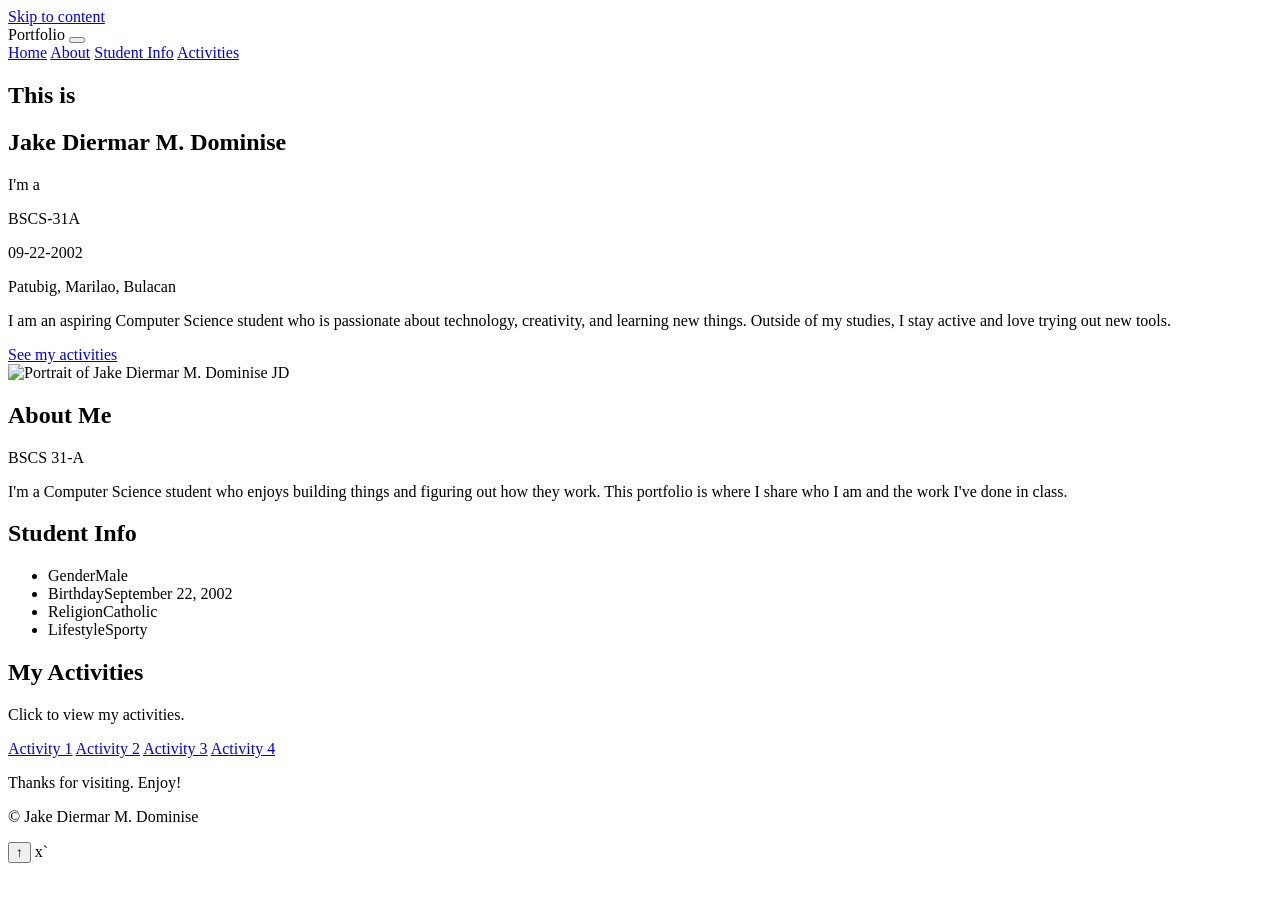
==== index.html @ ccdb4525 "Add files via upload" ====
<!DOCTYPE html>
<html lang="en">
<head>
    <meta charset="UTF-8">
    <meta name="viewport" content="width=device-width, initial-scale=1.0">
    <meta name="description" content="Portfolio of Jake Diermar M. Dominise, BSCS student.">
    <title>Jake Diermar M. Dominise | Portfolio</title>
    <link rel="preconnect" href="https://fonts.googleapis.com">
    <link rel="preconnect" href="https://fonts.gstatic.com" crossorigin>
    <link href="https://fonts.googleapis.com/css2?family=Space+Grotesk:wght@400;500;700&display=swap" rel="stylesheet">
    <link rel="stylesheet" href="style.css">
</head>
<body>
    <a class="skip" href="#main">Skip to content</a>

    <nav class="nav" aria-label="Main">
        <span class="brand">Portfolio</span>
        <button class="menu-btn" id="menuBtn" aria-expanded="false" aria-controls="navLinks" aria-label="Toggle menu">
            <span></span><span></span><span></span>
        </button>
        <div class="links" id="navLinks">
            <a href="#home">Home</a>
            <a href="#about">About</a>
            <a href="#student-info">Student Info</a>
            <a href="#activities">Activities</a>
        </div>
    </nav>

    <main id="main">
        <div class="content" id="home">
            <section class="hero">
                <h2>This is</h2>
                <h1>Jake Diermar M. Dominise</h1>
                <p class="role">I'm a <span id="typed"></span><span class="caret" aria-hidden="true"></span></p>
                <div class="other">
                    <p class="chip">BSCS-31A</p>
                    <p class="chip">09-22-2002</p>
                    <p class="chip">Patubig, Marilao, Bulacan</p>
                </div>
                <p class="intro">
                    I am an aspiring Computer Science student who is passionate about technology, creativity,
                    and learning new things. Outside of my studies, I stay active and love trying out new tools.
                </p>
                <a class="btn" href="#activities">See my activities</a>
            </section>
            <aside>
                <div class="photo" id="photo">
                    <img src="image.jpeg" alt="Portrait of Jake Diermar M. Dominise" class="image" id="photoImg">
                    <span class="initials" aria-hidden="true">JD</span>
                </div>
            </aside>
        </div>

        <div class="panel" id="about">
            <h2>About Me</h2>
            <p class="sub">BSCS 31-A</p>
            <p>
                I'm a Computer Science student who enjoys building things and figuring out how they work.
                This portfolio is where I share who I am and the work I've done in class.
            </p>
        </div>

        <div class="panel" id="student-info">
            <h2>Student Info</h2>
            <ul class="info">
                <li><span>Gender</span>Male</li>
                <li><span>Birthday</span>September 22, 2002</li>
                <li><span>Religion</span>Catholic</li>
                <li><span>Lifestyle</span>Sporty</li>
            </ul>
        </div>

        <div class="panel" id="activities">
            <h2>My Activities</h2>
            <p class="sub">Click to view my activities.</p>
            <div class="cards">
                <a class="card" href="file:///Users/jeanmariedominise/Documents/ativity/Act1/Sample.html" target="_blank" rel="noopener">Activity 1</a>
                <a class="card" href="file:///Users/jeanmariedominise/Documents/ativity/Act2/activity.html" target="_blank" rel="noopener">Activity 2</a>
                <a class="card" href="file:///Users/jeanmariedominise/Documents/ativity/Act3/act.html" target="_blank" rel="noopener">Activity 3</a>
                <a class="card" href="file:///Users/jeanmariedominise/Documents/ativity/Act4/act3.html" target="_blank" rel="noopener">Activity 4</a>
            </div>
        </div>
    </main>

    <footer>
        <p>Thanks for visiting. Enjoy!</p>
        <p class="copy">&copy; <span id="year"></span> Jake Diermar M. Dominise</p>
    </footer>

    <button class="to-top" id="toTop" aria-label="Back to top">&uarr;</button>
    <script src="script.js" defer></script>
</body>
</html>x`
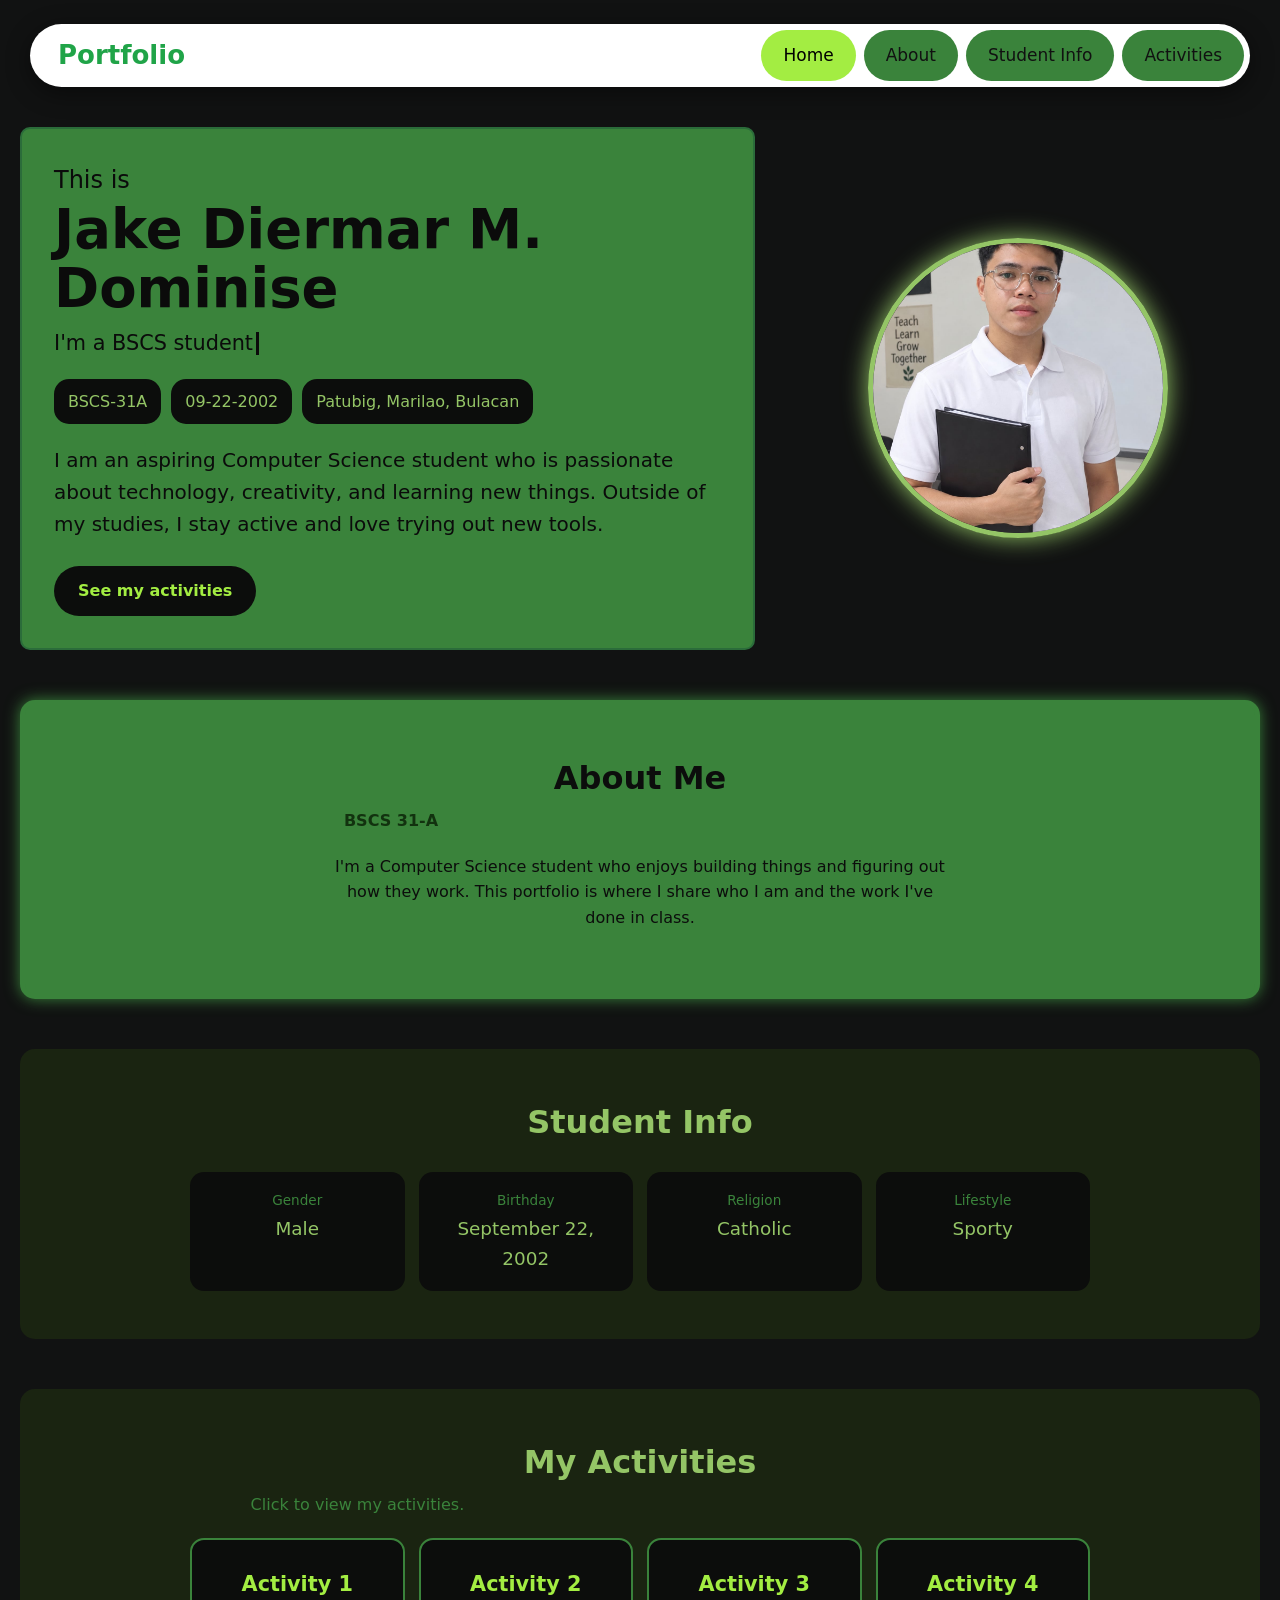
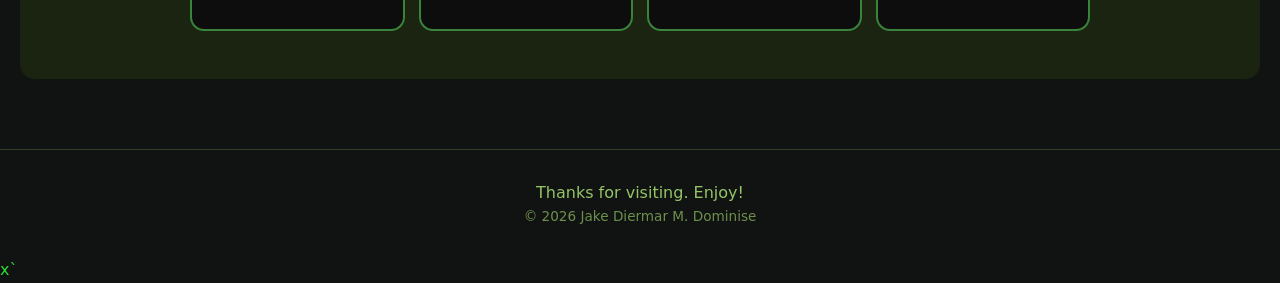
==== commit 2d096623: "Change activity links to relative paths Updated activity links to use relative paths instead of abso" ====
--- a/index.html
+++ b/index.html
@@ -74,10 +74,10 @@
             <h2>My Activities</h2>
             <p class="sub">Click to view my activities.</p>
             <div class="cards">
-                <a class="card" href="file:///Users/jeanmariedominise/Documents/ativity/Act1/Sample.html" target="_blank" rel="noopener">Activity 1</a>
-                <a class="card" href="file:///Users/jeanmariedominise/Documents/ativity/Act2/activity.html" target="_blank" rel="noopener">Activity 2</a>
-                <a class="card" href="file:///Users/jeanmariedominise/Documents/ativity/Act3/act.html" target="_blank" rel="noopener">Activity 3</a>
-                <a class="card" href="file:///Users/jeanmariedominise/Documents/ativity/Act4/act3.html" target="_blank" rel="noopener">Activity 4</a>
+                <a class="card" href="/Documents/ativity/Act1/Sample.html" target="_blank" rel="noopener">Activity 1</a>
+                <a class="card" href="/Documents/ativity/Act2/activity.html" target="_blank" rel="noopener">Activity 2</a>
+                <a class="card" href="/Documents/ativity/Act3/act.html" target="_blank" rel="noopener">Activity 3</a>
+                <a class="card" href="/Documents/ativity/Act4/act3.html" target="_blank" rel="noopener">Activity 4</a>
             </div>
         </div>
     </main>
@@ -90,4 +90,4 @@
     <button class="to-top" id="toTop" aria-label="Back to top">&uarr;</button>
     <script src="script.js" defer></script>
 </body>
-</html>x`+</html>x`
--- a/style.css
+++ b/style.css
@@ -0,0 +1,169 @@
+:root {
+    --bg: #111212;
+    --surface: #1a2411;
+    --green: #3a833b;
+    --green-bright: #a3ed42;
+    --text: #2edc30;
+    --soft: #94c566;
+    --ink: #0c0d0c;
+    --radius: 14px;
+}
+
+* { box-sizing: border-box; }
+html { scroll-behavior: smooth; scroll-padding-top: 110px; }
+
+body {
+    margin: 0;
+    background: var(--bg);
+    color: var(--text);
+    font-family: "Space Grotesk", system-ui, sans-serif;
+    line-height: 1.6;
+}
+
+.skip {
+    position: absolute; left: 12px; top: -60px;
+    background: var(--green-bright); color: #000;
+    padding: 10px 16px; border-radius: 8px; z-index: 100;
+}
+.skip:focus { top: 12px; }
+
+:focus-visible { outline: 3px solid var(--green-bright); outline-offset: 3px; }
+
+/* ---------- Nav ---------- */
+.nav {
+    position: sticky; top: 12px; z-index: 50;
+    display: flex; align-items: center; justify-content: space-between;
+    margin: 24px 30px 40px;
+    padding: 6px 6px 6px 28px;
+    background: #fff;
+    border-radius: 50px;
+    box-shadow: 0 6px 24px rgba(0, 0, 0, .45);
+}
+.brand { font-size: 26px; font-weight: 700; color: rgb(32, 164, 72); }
+.links { display: flex; gap: 8px; }
+.links a {
+    background: var(--green);
+    color: #111;
+    text-decoration: none;
+    padding: 12px 22px;
+    border-radius: 50px;
+    font-size: 17px;
+    transition: background .2s, transform .2s;
+}
+.links a:hover, .links a.active { background: var(--green-bright); color: #000; }
+.links a:hover { transform: translateY(-2px); }
+
+.menu-btn { display: none; background: var(--green); border: 0; border-radius: 50px; padding: 14px 16px; cursor: pointer; }
+.menu-btn span { display: block; width: 22px; height: 2px; background: #111; margin: 4px 0; transition: transform .25s, opacity .25s; }
+.menu-btn[aria-expanded="true"] span:nth-child(1) { transform: translateY(6px) rotate(45deg); }
+.menu-btn[aria-expanded="true"] span:nth-child(2) { opacity: 0; }
+.menu-btn[aria-expanded="true"] span:nth-child(3) { transform: translateY(-6px) rotate(-45deg); }
+
+/* ---------- Hero ---------- */
+.content { display: flex; align-items: center; gap: 20px; margin: 20px 20px 0; }
+.hero {
+    flex: 3;
+    background: var(--green);
+    color: #0b0b0b;
+    border: 2px solid rgb(43, 108, 58);
+    border-radius: 10px;
+    padding: 32px;
+    animation: rise .7s ease-out both;
+}
+.hero h2 { margin: 0; font-weight: 500; }
+.hero h1 { margin: 0 0 8px; font-size: clamp(2rem, 5vw, 3.4rem); line-height: 1.1; }
+.role { font-size: 1.3rem; margin: 0 0 18px; font-weight: 500; }
+.caret { display: inline-block; width: 3px; height: 1.1em; background: #0b0b0b; margin-left: 3px; vertical-align: text-bottom; animation: blink 1s steps(1) infinite; }
+
+.other { display: flex; flex-wrap: wrap; gap: 10px; }
+.chip { margin: 0; background: var(--ink); color: var(--soft); border-radius: 15px; padding: 10px 14px; }
+.intro { font-size: 1.25rem; max-width: 60ch; }
+.btn {
+    display: inline-block; margin-top: 6px;
+    background: var(--ink); color: var(--green-bright);
+    padding: 12px 24px; border-radius: 50px; text-decoration: none; font-weight: 700;
+    transition: transform .2s, box-shadow .2s;
+}
+.btn:hover { transform: translateY(-2px); box-shadow: 0 0 18px rgba(163, 237, 66, .5); }
+
+aside { flex: 2; display: flex; justify-content: center; padding: 20px; }
+.photo { position: relative; width: 300px; height: 300px; max-width: 100%; }
+.image {
+    width: 100%; height: 100%;
+    border-radius: 50%; object-fit: cover;
+    border: 5px solid var(--soft);
+    box-shadow: 0 0 25px var(--soft);
+    position: relative; z-index: 1;
+}
+.initials {
+    position: absolute; inset: 0; display: grid; place-items: center;
+    border-radius: 50%; border: 5px solid var(--soft);
+    font-size: 5rem; font-weight: 700; color: var(--soft);
+    background: var(--surface);
+}
+.photo.has-image .initials { display: none; }
+
+/* ---------- Panels ---------- */
+.panel {
+    margin: 50px 20px 0;
+    padding: 48px 32px;
+    background: var(--surface);
+    border-radius: 15px;
+    text-align: center;
+}
+.panel h2 { margin: 0 0 4px; font-size: 2rem; color: var(--soft); }
+.panel .sub { margin: 0 0 20px; color: var(--green); }
+.panel p { max-width: 60ch; margin-inline: auto; }
+
+#about { background: var(--green); color: var(--ink); border: 5px solid var(--green); box-shadow: 0 0 15px var(--green); }
+#about h2 { color: var(--ink); }
+#about .sub { color: #12320f; font-weight: 700; }
+
+.info {
+    list-style: none; margin: 24px auto 0; padding: 0;
+    display: grid; grid-template-columns: repeat(auto-fit, minmax(200px, 1fr)); gap: 14px; max-width: 900px;
+}
+.info li { background: var(--ink); border-radius: var(--radius); padding: 18px; color: var(--soft); font-size: 1.15rem; }
+.info span { display: block; font-size: .85rem; color: var(--green); margin-bottom: 2px; }
+
+.cards { display: grid; grid-template-columns: repeat(auto-fit, minmax(160px, 1fr)); gap: 14px; max-width: 900px; margin: 0 auto; }
+.card {
+    background: var(--ink); color: var(--green-bright);
+    border: 2px solid var(--green); border-radius: var(--radius);
+    padding: 28px 12px; text-decoration: none; font-size: 1.3rem; font-weight: 700;
+    transition: transform .2s, background .2s, color .2s;
+}
+.card:hover { background: var(--green-bright); color: #000; transform: translateY(-4px); }
+
+/* ---------- Footer & back-to-top ---------- */
+footer { text-align: center; margin-top: 70px; padding: 30px 20px; border-top: 1px solid rgba(148, 197, 102, .25); color: var(--soft); }
+footer p { margin: 0; }
+.copy { font-size: .85rem; opacity: .7; }
+
+.to-top {
+    position: fixed; right: 20px; bottom: 20px;
+    width: 46px; height: 46px; border-radius: 50%; border: 0;
+    background: var(--green-bright); color: #000; font-size: 1.3rem; cursor: pointer;
+    opacity: 0; pointer-events: none; transform: translateY(10px);
+    transition: opacity .25s, transform .25s;
+}
+.to-top.show { opacity: 1; pointer-events: auto; transform: none; }
+
+@keyframes rise { from { opacity: 0; transform: translateY(18px); } }
+@keyframes blink { 50% { opacity: 0; } }
+
+/* ---------- Responsive ---------- */
+@media (max-width: 820px) {
+    .nav { flex-wrap: wrap; margin: 16px 14px 30px; border-radius: 28px; padding: 6px 6px 6px 20px; }
+    .menu-btn { display: block; }
+    .links { display: none; flex-direction: column; width: 100%; padding: 10px 6px 6px; }
+    .links.open { display: flex; }
+    .links a { text-align: center; }
+    .content { flex-direction: column-reverse; margin: 0 14px; }
+    .panel { margin: 40px 14px 0; padding: 36px 20px; }
+}
+
+@media (prefers-reduced-motion: reduce) {
+    html { scroll-behavior: auto; }
+    * { animation: none !important; transition: none !important; }
+}
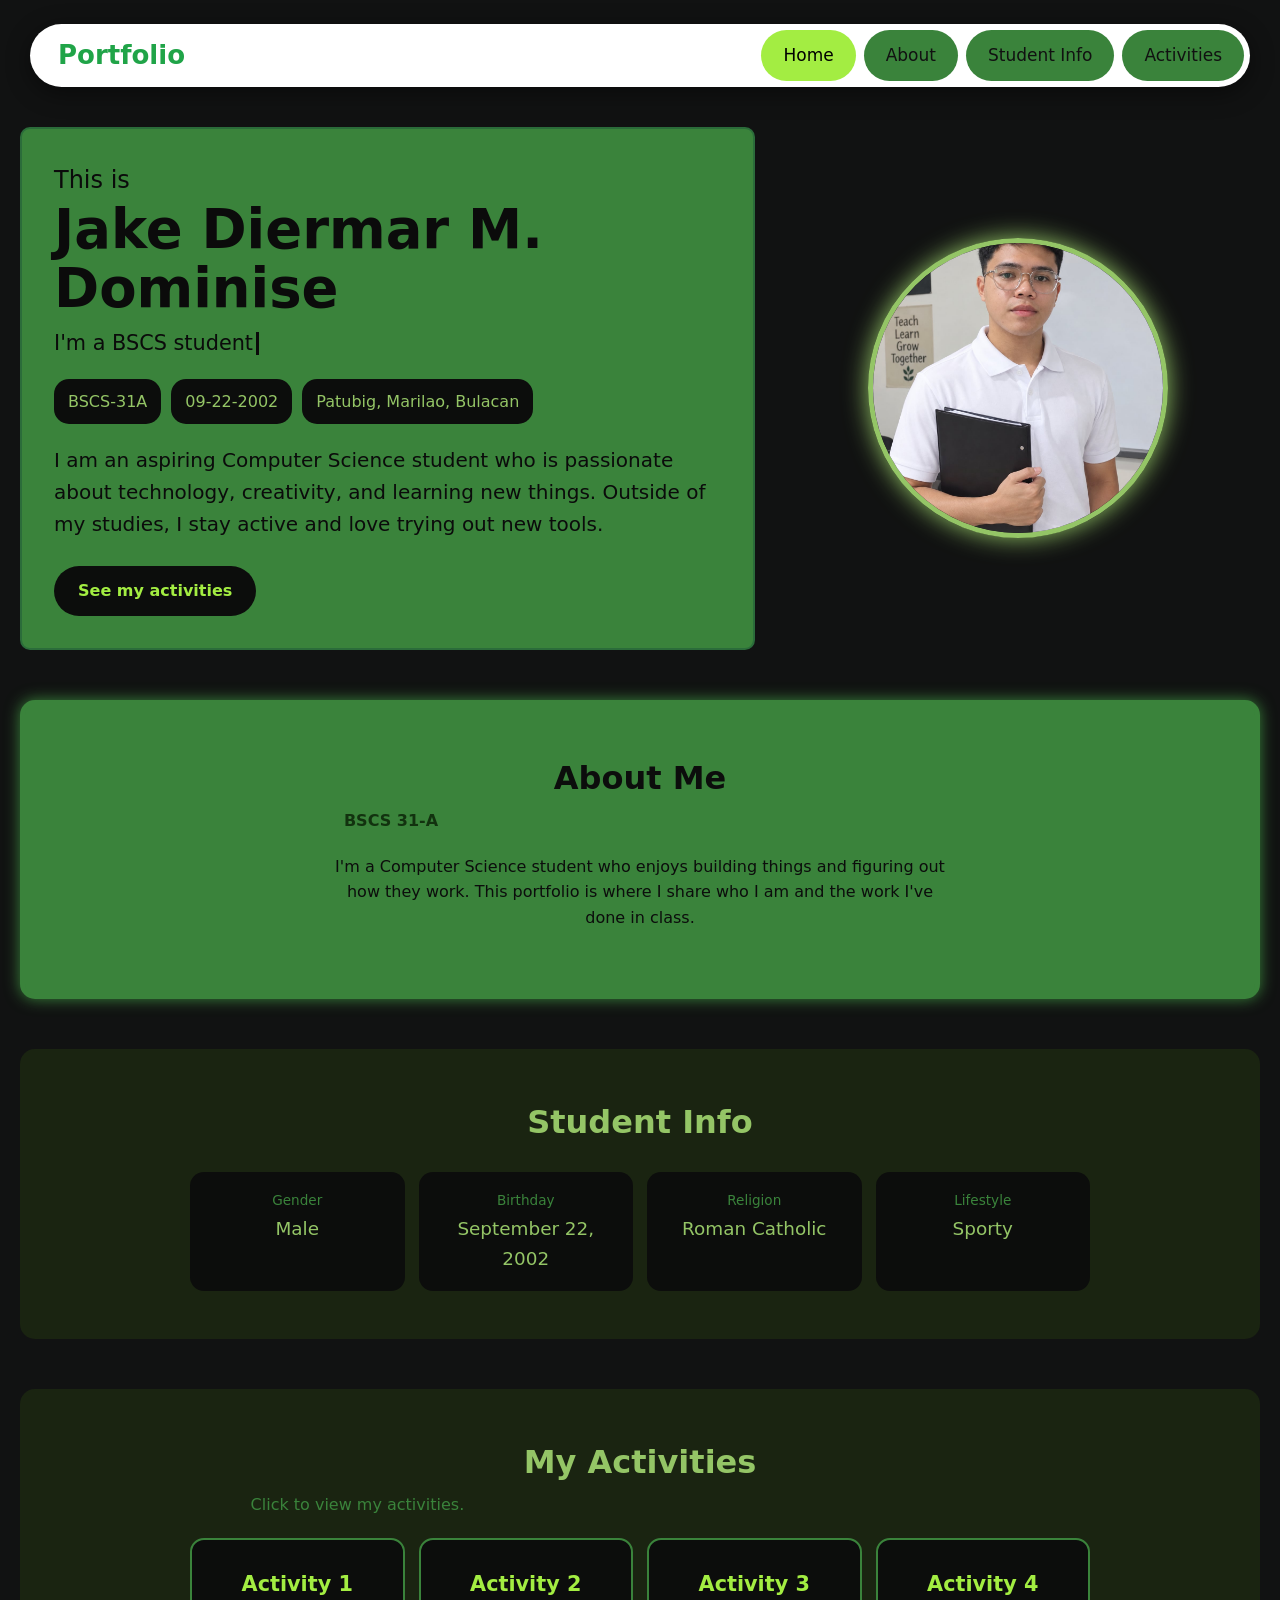
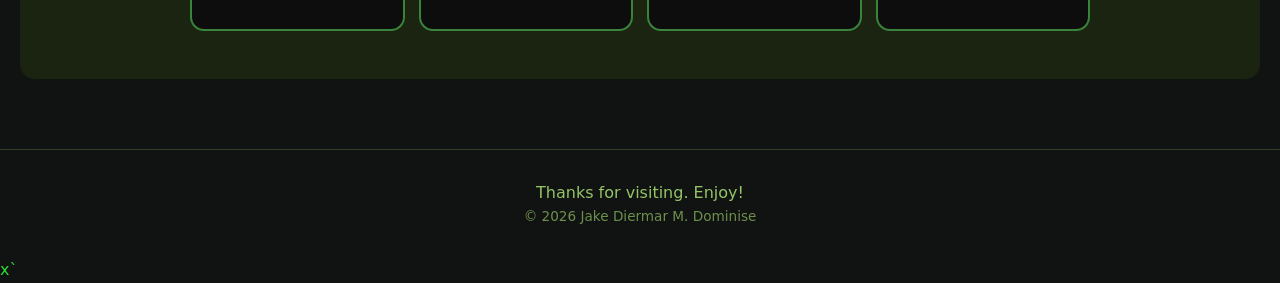
==== commit 1df1e5c2: "Update index.html" ====
--- a/index.html
+++ b/index.html
@@ -65,7 +65,7 @@
             <ul class="info">
                 <li><span>Gender</span>Male</li>
                 <li><span>Birthday</span>September 22, 2002</li>
-                <li><span>Religion</span>Catholic</li>
+                <li><span>Religion</span>Roman Catholic</li>
                 <li><span>Lifestyle</span>Sporty</li>
             </ul>
         </div>
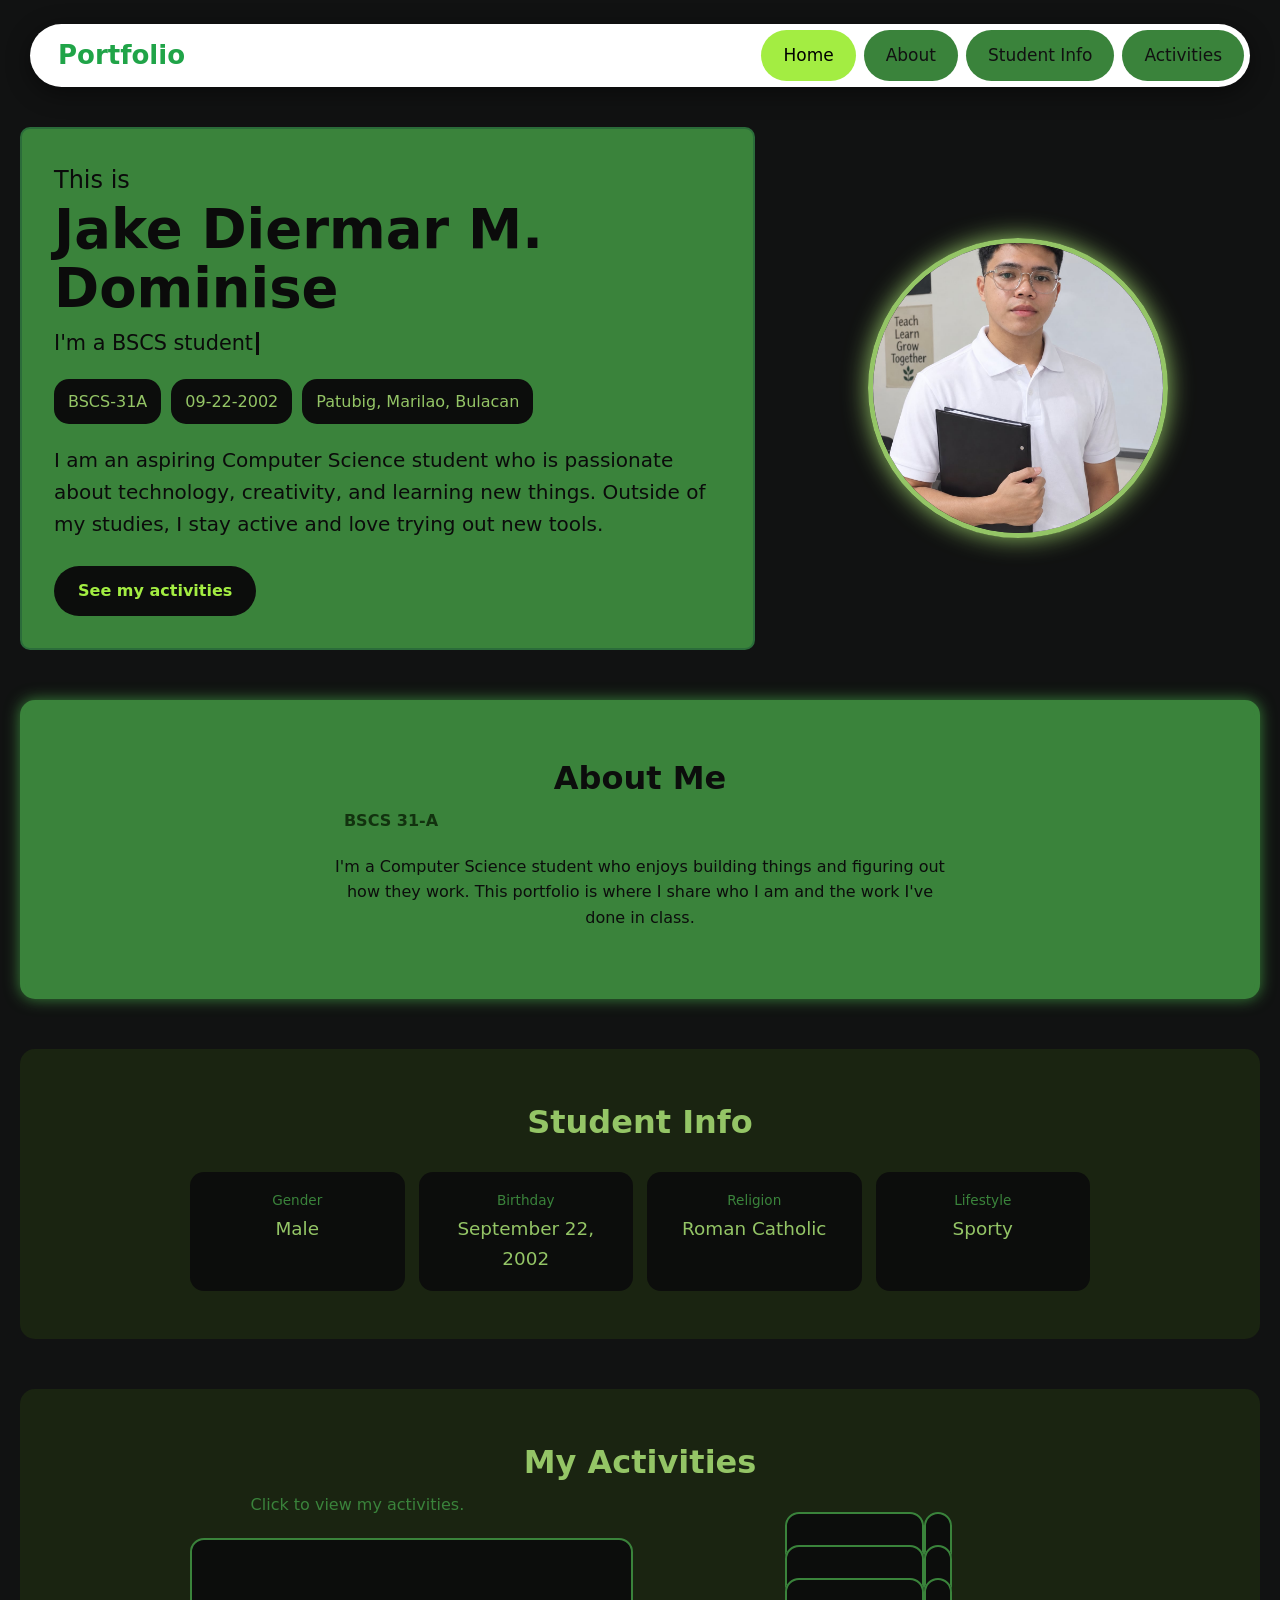
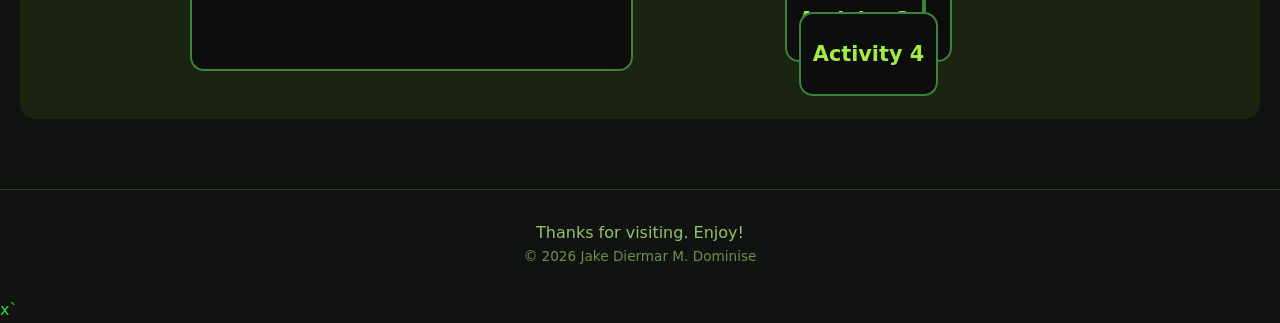
==== commit e7038fad: "Update index.html" ====
--- a/index.html
+++ b/index.html
@@ -74,10 +74,10 @@
             <h2>My Activities</h2>
             <p class="sub">Click to view my activities.</p>
             <div class="cards">
-                <a class="card" href="/Documents/ativity/Act1/Sample.html" target="_blank" rel="noopener">Activity 1</a>
-                <a class="card" href="/Documents/ativity/Act2/activity.html" target="_blank" rel="noopener">Activity 2</a>
-                <a class="card" href="/Documents/ativity/Act3/act.html" target="_blank" rel="noopener">Activity 3</a>
-                <a class="card" href="/Documents/ativity/Act4/act3.html" target="_blank" rel="noopener">Activity 4</a>
+                <a class="card" href="./Documents/ativity/Act1/Sample.html" target="_blank" rel="noopener"><div class= "num">Activity 1</a>
+                <a class="card" href="./Documents/ativity/Act2/activity.html" target="_blank" rel="noopener"><div class= "num">Activity 2</a>
+                <a class="card" href="./Documents/ativity/Act3/act.html" target="_blank" rel="noopener"><div class= "num">Activity 3</a>
+                <a class="card" href="./Documents/ativity/Act4/act3.html" target="_blank" rel="noopener"><div class= "num">Activity 4</a>
             </div>
         </div>
     </main>
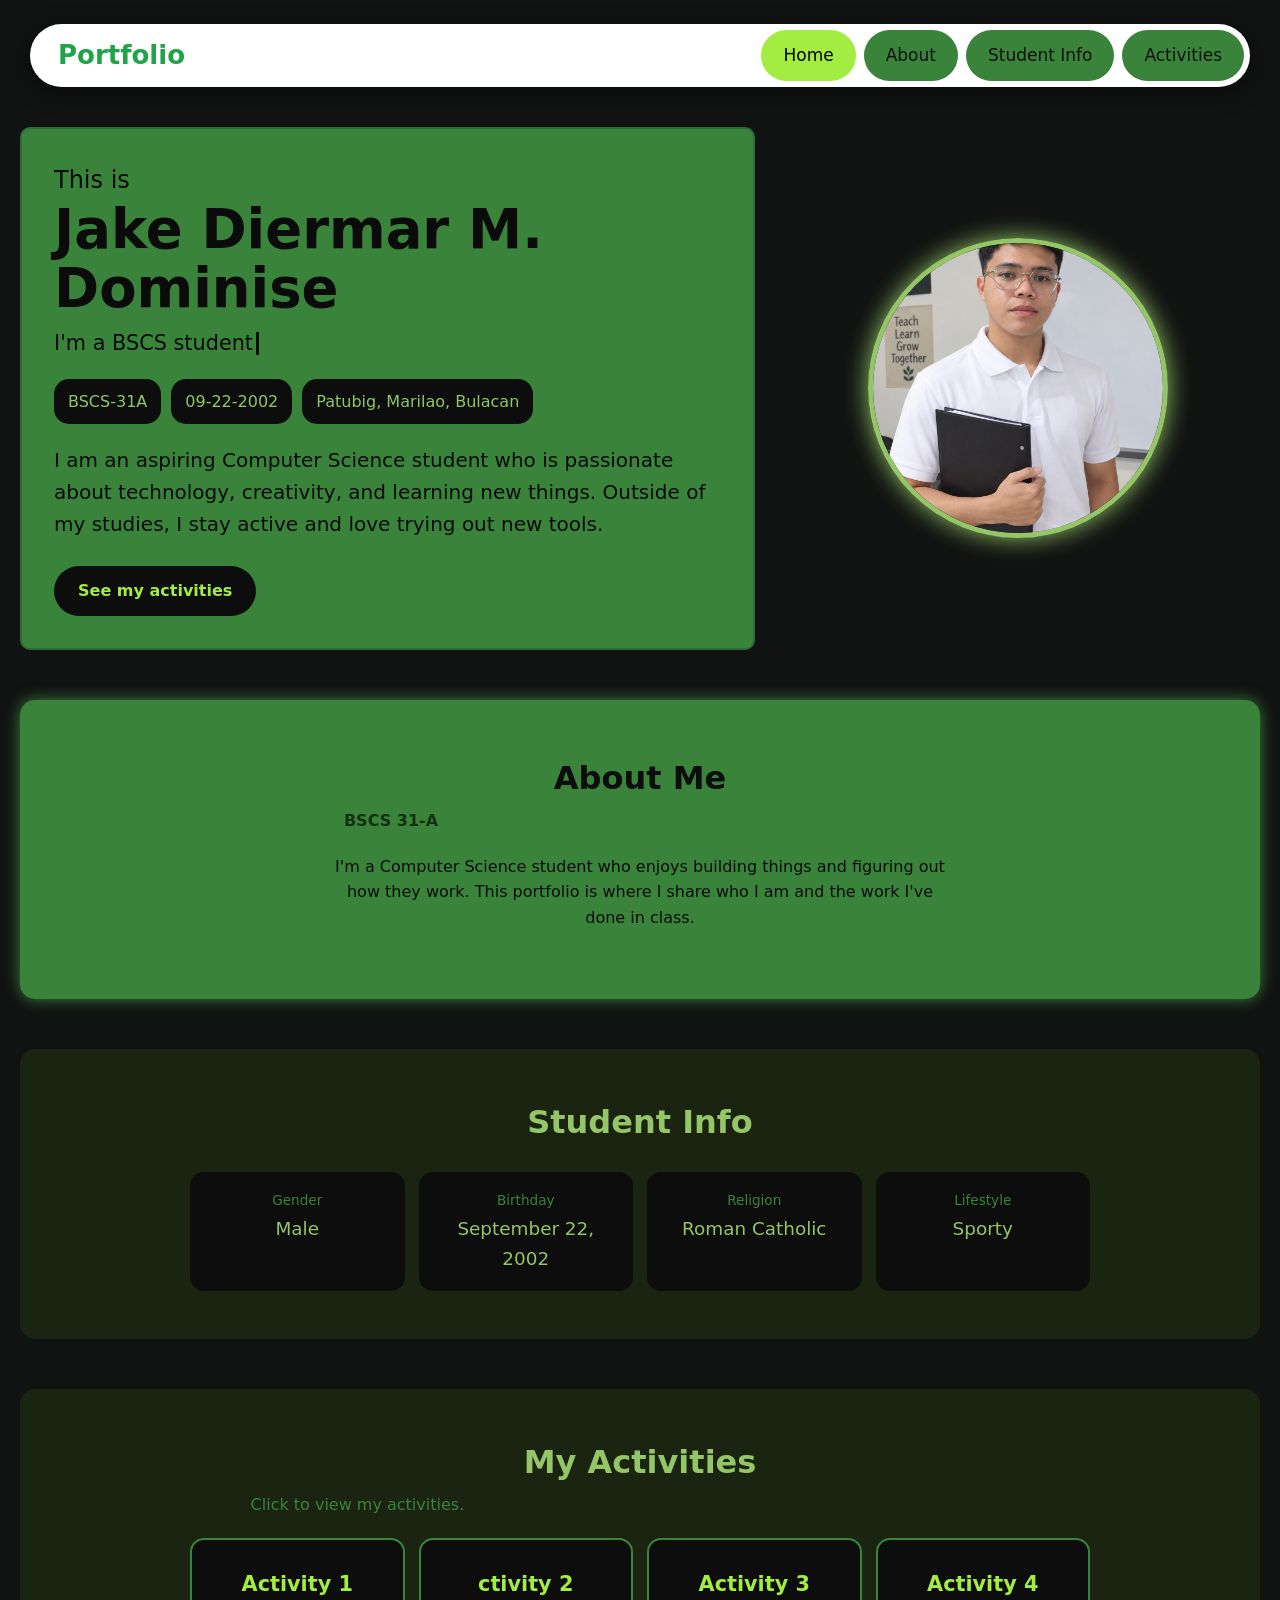
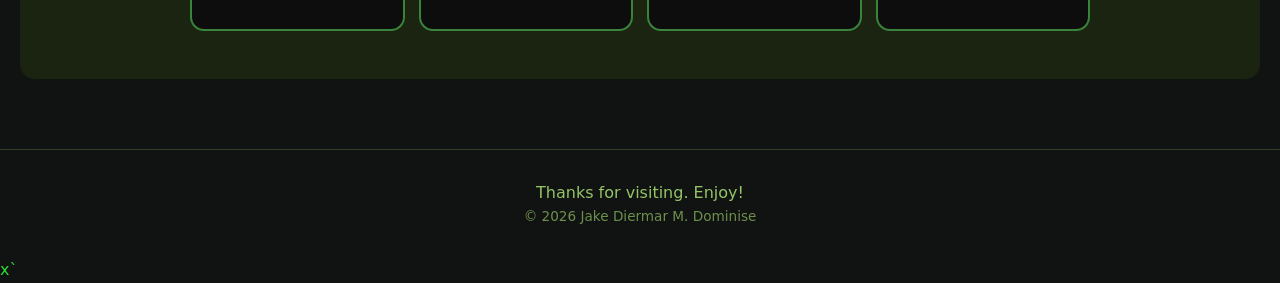
==== commit 51cbdaa6: "Fix activity links in index.html" ====
--- a/index.html
+++ b/index.html
@@ -74,10 +74,10 @@
             <h2>My Activities</h2>
             <p class="sub">Click to view my activities.</p>
             <div class="cards">
-                <a class="card" href="./Documents/ativity/Act1/Sample.html" target="_blank" rel="noopener"><div class= "num">Activity 1</a>
-                <a class="card" href="./Documents/ativity/Act2/activity.html" target="_blank" rel="noopener"><div class= "num">Activity 2</a>
-                <a class="card" href="./Documents/ativity/Act3/act.html" target="_blank" rel="noopener"><div class= "num">Activity 3</a>
-                <a class="card" href="./Documents/ativity/Act4/act3.html" target="_blank" rel="noopener"><div class= "num">Activity 4</a>
+                <a class="card" href="./Documents/ativity/Act1/Sample.html" target="_blank" rel="noopener">Activity 1</a>
+                <a class="card" href="./Documents/ativity/Act2/activity.html" target="_blank" rel="noopener">ctivity 2</a>
+                <a class="card" href="./Documents/ativity/Act3/act.html" target="_blank" rel="noopener">Activity 3</a>
+                <a class="card" href="./Documents/ativity/Act4/act3.html" target="_blank" rel="noopener">Activity 4</a>
             </div>
         </div>
     </main>
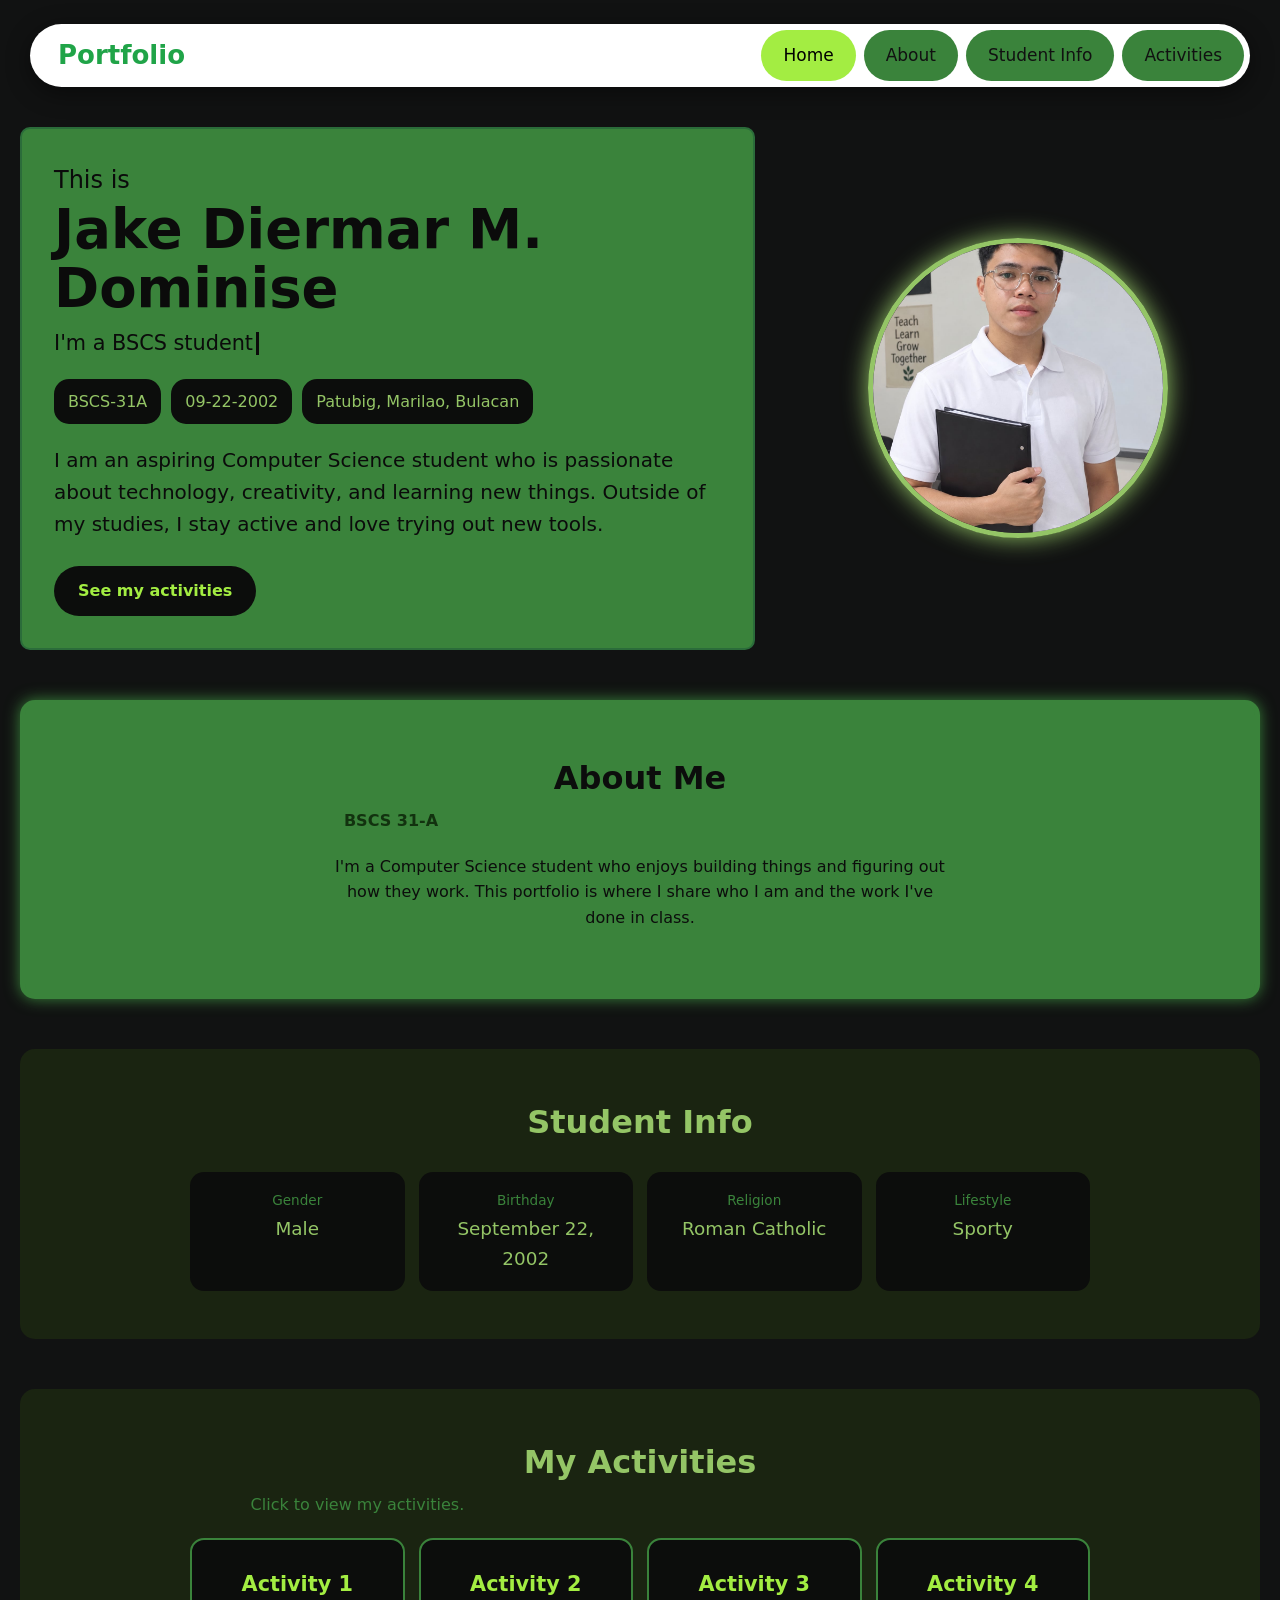
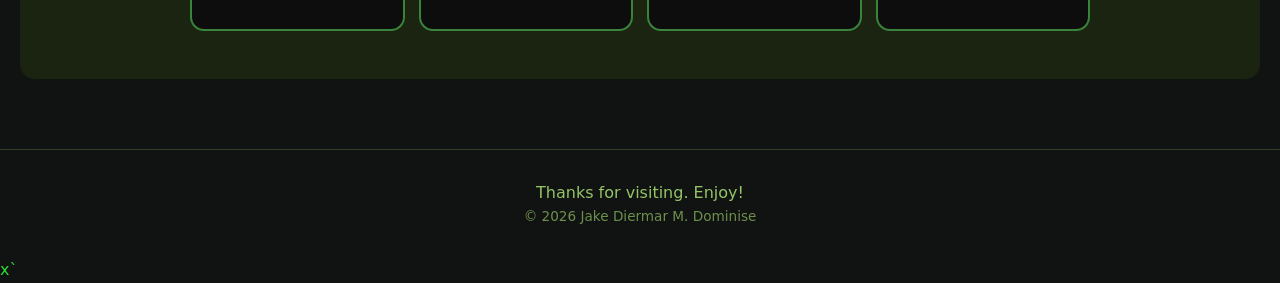
==== commit d09390a6: "Fix typo in Activity 2 link text" ====
--- a/index.html
+++ b/index.html
@@ -74,10 +74,10 @@
             <h2>My Activities</h2>
             <p class="sub">Click to view my activities.</p>
             <div class="cards">
-                <a class="card" href="./Documents/ativity/Act1/Sample.html" target="_blank" rel="noopener">Activity 1</a>
-                <a class="card" href="./Documents/ativity/Act2/activity.html" target="_blank" rel="noopener">ctivity 2</a>
-                <a class="card" href="./Documents/ativity/Act3/act.html" target="_blank" rel="noopener">Activity 3</a>
-                <a class="card" href="./Documents/ativity/Act4/act3.html" target="_blank" rel="noopener">Activity 4</a>
+                <a class="card" href="./Act1/Sample.html" target="_blank" rel="noopener">Activity 1</a>
+                <a class="card" href="./Act2/activity.html" target="_blank" rel="noopener">Activity 2</a>
+                <a class="card" href="./Act3/act.html" target="_blank" rel="noopener">Activity 3</a>
+                <a class="card" href="./Act4/act3.html" target="_blank" rel="noopener">Activity 4</a>
             </div>
         </div>
     </main>
